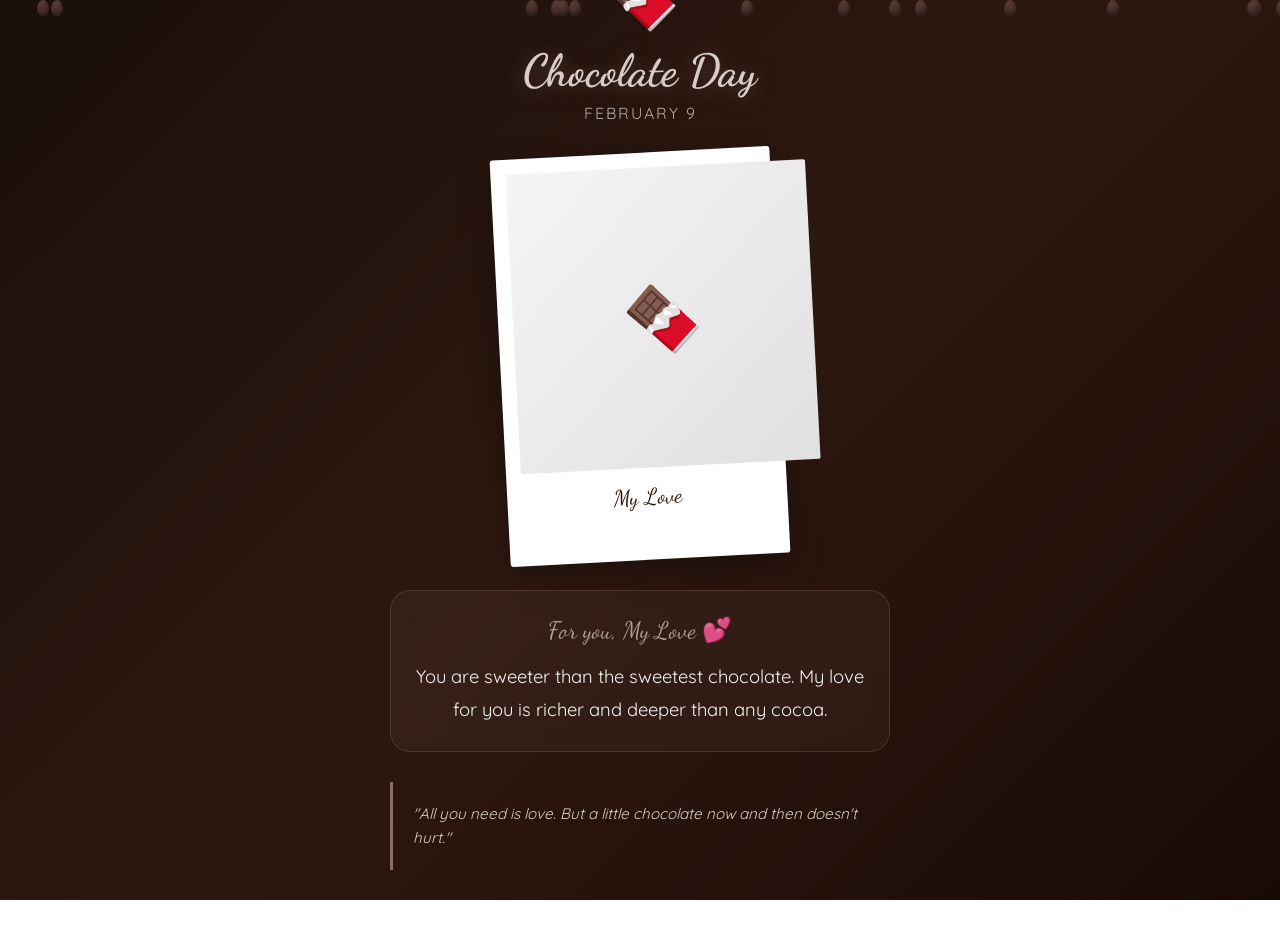
==== pages/chocolate.html @ 660351d1 "Valentine Week App - 8 beautiful pages for your love" ====
<!DOCTYPE html>
<html lang="en">
<head>
    <meta charset="UTF-8">
    <meta name="viewport" content="width=device-width, initial-scale=1.0, maximum-scale=1.0, user-scalable=no">
    <meta name="apple-mobile-web-app-capable" content="yes">
    <meta name="apple-mobile-web-app-status-bar-style" content="black-translucent">
    <title>🍫 Chocolate Day - For You</title>
    <link rel="preconnect" href="https://fonts.googleapis.com">
    <link rel="preconnect" href="https://fonts.gstatic.com" crossorigin>
    <link href="https://fonts.googleapis.com/css2?family=Dancing+Script:wght@400;700&family=Quicksand:wght@300;400;500;600&display=swap" rel="stylesheet">
    <link rel="stylesheet" href="../shared-styles.css">
    <style>
        /* Chocolate Day Theme - Brown + Cream */
        :root {
            --bg-gradient-start: #1a0f0a;
            --bg-gradient-end: #2d1810;
            --primary-color: #8d6e63;
            --secondary-color: #d7ccc8;
            --text-color: #ffffff;
            --accent-color: #a1887f;
        }

        body {
            background: linear-gradient(135deg, var(--bg-gradient-start) 0%, var(--bg-gradient-end) 50%, #1a0a05 100%);
            color: var(--text-color);
        }

        .day-title {
            color: #d7ccc8;
            text-shadow: 0 2px 20px rgba(141, 110, 99, 0.5);
        }

        .day-date {
            color: var(--secondary-color);
        }

        .message-label {
            color: #bcaaa4;
        }

        .message-section {
            border: 1px solid rgba(141, 110, 99, 0.3);
            background: rgba(141, 110, 99, 0.1);
        }

        .quote-section {
            border-left-color: var(--primary-color);
            color: var(--secondary-color);
        }

        .polaroid-caption {
            color: var(--bg-gradient-end);
        }

        /* Chocolate drops animation */
        .choco-drop {
            position: fixed;
            width: 12px;
            height: 16px;
            background: linear-gradient(180deg, #5d4037 0%, #3e2723 100%);
            border-radius: 50% 50% 50% 50% / 60% 60% 40% 40%;
            animation: dropFall 8s linear infinite;
            pointer-events: none;
            box-shadow: inset -2px -2px 4px rgba(0,0,0,0.3);
        }

        @keyframes dropFall {
            0% {
                transform: translateY(-10vh) scale(0.8);
                opacity: 0;
            }
            10% { opacity: 0.8; }
            90% { opacity: 0.8; }
            100% {
                transform: translateY(110vh) scale(1);
                opacity: 0;
            }
        }

        .day-emoji {
            animation: melt 3s ease-in-out infinite;
        }

        @keyframes melt {
            0%, 100% { transform: translateY(0) scale(1); }
            50% { transform: translateY(5px) scale(1.05); }
        }
    </style>
</head>
<body>
    <!-- Chocolate Drops Animation -->
    <div class="hearts-container" id="chocoContainer"></div>

    <!-- Main Content -->
    <div class="page-container">
        <!-- Header -->
        <div class="day-header">
            <span class="day-emoji">🍫</span>
            <h1 class="day-title">Chocolate Day</h1>
            <p class="day-date">February 9</p>
        </div>

        <!-- Polaroid Photo -->
        <div class="polaroid-container">
            <div class="polaroid">
                <div id="photoContainer">
                    <div class="polaroid-placeholder">🍫</div>
                </div>
                <p class="polaroid-caption" id="captionName">My Love</p>
            </div>
        </div>

        <!-- Message -->
        <div class="message-section">
            <p class="message-label">For you, <span id="displayName">My Love</span> 💕</p>
            <p class="message-text" id="messageText">
                You are sweeter than the sweetest chocolate. My love for you is richer and deeper than any cocoa.
            </p>
        </div>

        <!-- Quote -->
        <div class="quote-section">
            <p class="quote-text" id="quoteText">
                "All you need is love. But a little chocolate now and then doesn't hurt."
            </p>
        </div>

        <!-- Footer -->
        <div class="page-footer">
            <p class="footer-hearts">🍫🤎🍫</p>
            <p>Happy Chocolate Day!</p>
        </div>
    </div>

    <script src="../config.js"></script>
    <script>
        // Create chocolate drops
        function createChocoDrops() {
            const container = document.getElementById('chocoContainer');
            for (let i = 0; i < 15; i++) {
                const drop = document.createElement('div');
                drop.className = 'choco-drop';
                drop.style.left = Math.random() * 100 + '%';
                drop.style.animationDuration = (Math.random() * 4 + 6) + 's';
                drop.style.animationDelay = Math.random() * 8 + 's';
                container.appendChild(drop);
            }
        }

        function loadContent() {
            const config = ValentineConfig.getDay('chocolate');
            
            document.getElementById('displayName').textContent = config.name;
            document.getElementById('captionName').textContent = config.name;
            
            if (config.message) {
                document.getElementById('messageText').textContent = config.message;
            }
            
            if (config.quote) {
                document.getElementById('quoteText').textContent = config.quote;
            }
            
            if (config.image) {
                document.getElementById('photoContainer').innerHTML = 
                    `<img src="${config.image}" alt="${config.name}" class="polaroid-image">`;
            }
        }

        document.addEventListener('DOMContentLoaded', () => {
            createChocoDrops();
            loadContent();
        });
    </script>
</body>
</html>
---- shared-styles.css ----
/* ============================================
   Valentine Week - Shared Styles
   Mobile-Optimized for iPhone
   ============================================ */

* {
    margin: 0;
    padding: 0;
    box-sizing: border-box;
}

html, body {
    height: 100%;
    overflow-x: hidden;
}

body {
    font-family: 'Quicksand', sans-serif;
    min-height: 100vh;
    min-height: -webkit-fill-available;
    display: flex;
    flex-direction: column;
    align-items: center;
    justify-content: center;
    padding: 20px;
    padding-top: env(safe-area-inset-top, 20px);
    padding-bottom: env(safe-area-inset-bottom, 20px);
}

/* ============================================
   Floating Hearts Animation
   ============================================ */
.hearts-container {
    position: fixed;
    top: 0;
    left: 0;
    width: 100%;
    height: 100%;
    pointer-events: none;
    overflow: hidden;
    z-index: 0;
}

.floating-heart {
    position: absolute;
    animation: floatUp 8s ease-in-out infinite;
    opacity: 0;
    font-size: 20px;
}

@keyframes floatUp {
    0% {
        transform: translateY(100vh) rotate(0deg) scale(0.5);
        opacity: 0;
    }
    10% {
        opacity: 0.8;
    }
    90% {
        opacity: 0.8;
    }
    100% {
        transform: translateY(-100vh) rotate(720deg) scale(1);
        opacity: 0;
    }
}

/* ============================================
   Main Content Container
   ============================================ */
.page-container {
    position: relative;
    z-index: 1;
    width: 100%;
    max-width: 420px;
    text-align: center;
    animation: fadeInUp 1s ease;
}

@keyframes fadeInUp {
    from {
        opacity: 0;
        transform: translateY(30px);
    }
    to {
        opacity: 1;
        transform: translateY(0);
    }
}

/* ============================================
   Day Header
   ============================================ */
.day-header {
    margin-bottom: 25px;
}

.day-emoji {
    font-size: 4rem;
    display: block;
    margin-bottom: 10px;
    animation: bounce 2s ease-in-out infinite;
}

@keyframes bounce {
    0%, 100% { transform: translateY(0); }
    50% { transform: translateY(-15px); }
}

.day-title {
    font-family: 'Dancing Script', cursive;
    font-size: 2.8rem;
    margin-bottom: 5px;
    text-shadow: 0 2px 20px rgba(0,0,0,0.3);
}

.day-date {
    font-size: 1rem;
    opacity: 0.8;
    letter-spacing: 2px;
    text-transform: uppercase;
}

/* ============================================
   Polaroid Photo Frame
   ============================================ */
.polaroid-container {
    margin: 30px auto;
    animation: floatPolaroid 4s ease-in-out infinite;
}

@keyframes floatPolaroid {
    0%, 100% { transform: translateY(0) rotate(-2deg); }
    50% { transform: translateY(-10px) rotate(2deg); }
}

.polaroid {
    background: #fff;
    padding: 15px 15px 50px 15px;
    border-radius: 3px;
    box-shadow: 
        0 10px 30px rgba(0,0,0,0.3),
        0 0 0 1px rgba(0,0,0,0.05);
    display: inline-block;
    transform: rotate(-3deg);
    transition: transform 0.3s ease;
    max-width: 280px;
}

.polaroid:hover {
    transform: rotate(0deg) scale(1.02);
}

.polaroid-image {
    width: 250px;
    height: 250px;
    object-fit: cover;
    border-radius: 2px;
    background: linear-gradient(135deg, #f5f5f5 0%, #e0e0e0 100%);
}

.polaroid-caption {
    font-family: 'Dancing Script', cursive;
    font-size: 1.4rem;
    color: #333;
    margin-top: 15px;
    padding: 0 10px;
}

/* Placeholder when no image */
.polaroid-placeholder {
    width: 250px;
    height: 250px;
    background: linear-gradient(135deg, #f5f5f5 0%, #e0e0e0 100%);
    display: flex;
    align-items: center;
    justify-content: center;
    font-size: 4rem;
    border-radius: 2px;
}

/* ============================================
   Message Section
   ============================================ */
.message-section {
    margin: 30px 0;
    padding: 25px;
    background: rgba(255,255,255,0.1);
    backdrop-filter: blur(10px);
    border-radius: 20px;
    animation: fadeIn 1s ease 0.5s both;
}

@keyframes fadeIn {
    from { opacity: 0; }
    to { opacity: 1; }
}

.message-label {
    font-family: 'Dancing Script', cursive;
    font-size: 1.5rem;
    margin-bottom: 15px;
    opacity: 0.9;
}

.message-text {
    font-size: 1.15rem;
    line-height: 1.8;
    opacity: 0.95;
}

/* ============================================
   Quote Section
   ============================================ */
.quote-section {
    margin-top: 25px;
    padding: 20px;
    border-left: 3px solid currentColor;
    opacity: 0.7;
    font-style: italic;
    text-align: left;
    animation: fadeIn 1s ease 0.8s both;
}

.quote-text {
    font-size: 0.95rem;
    line-height: 1.6;
}

/* ============================================
   Footer
   ============================================ */
.page-footer {
    margin-top: 30px;
    opacity: 0.6;
    font-size: 0.85rem;
    animation: fadeIn 1s ease 1s both;
}

.footer-hearts {
    font-size: 1.2rem;
    margin-bottom: 5px;
}

/* ============================================
   Sparkle Effects
   ============================================ */
.sparkle {
    position: absolute;
    width: 10px;
    height: 10px;
    background: currentColor;
    border-radius: 50%;
    animation: sparkle 1.5s ease-in-out infinite;
    pointer-events: none;
}

@keyframes sparkle {
    0%, 100% {
        opacity: 0;
        transform: scale(0);
    }
    50% {
        opacity: 1;
        transform: scale(1);
    }
}

/* ============================================
   Theme Variables - Will be overridden per page
   ============================================ */
:root {
    --bg-gradient-start: #1a0a0f;
    --bg-gradient-end: #2d0a1a;
    --primary-color: #ff6b9d;
    --secondary-color: #ffb3c6;
    --text-color: #ffffff;
    --accent-color: #ffd700;
}

/* ============================================
   Responsive Design
   ============================================ */
@media (max-width: 380px) {
    .day-title {
        font-size: 2.2rem;
    }
    
    .polaroid {
        padding: 10px 10px 40px 10px;
    }
    
    .polaroid-image,
    .polaroid-placeholder {
        width: 200px;
        height: 200px;
    }
    
    .message-section {
        padding: 20px 15px;
    }
}

@media (min-width: 768px) {
    .page-container {
        max-width: 500px;
    }
    
    .polaroid-image,
    .polaroid-placeholder {
        width: 300px;
        height: 300px;
    }
}

/* ============================================
   Loading State
   ============================================ */
.loading {
    display: flex;
    align-items: center;
    justify-content: center;
    height: 100vh;
    font-size: 2rem;
}

.loading-heart {
    animation: heartbeat 1s ease-in-out infinite;
}

@keyframes heartbeat {
    0%, 100% { transform: scale(1); }
    50% { transform: scale(1.2); }
}

/* ============================================
   No Config Message
   ============================================ */
.no-config {
    text-align: center;
    padding: 40px 20px;
}

.no-config h2 {
    font-family: 'Dancing Script', cursive;
    font-size: 2rem;
    margin-bottom: 20px;
}

.no-config p {
    opacity: 0.8;
    margin-bottom: 10px;
}

.setup-link {
    display: inline-block;
    margin-top: 20px;
    padding: 15px 30px;
    background: var(--primary-color);
    color: #fff;
    text-decoration: none;
    border-radius: 50px;
    font-weight: 600;
    transition: all 0.3s ease;
}

.setup-link:hover {
    transform: translateY(-3px);
    box-shadow: 0 10px 30px rgba(0,0,0,0.3);
}
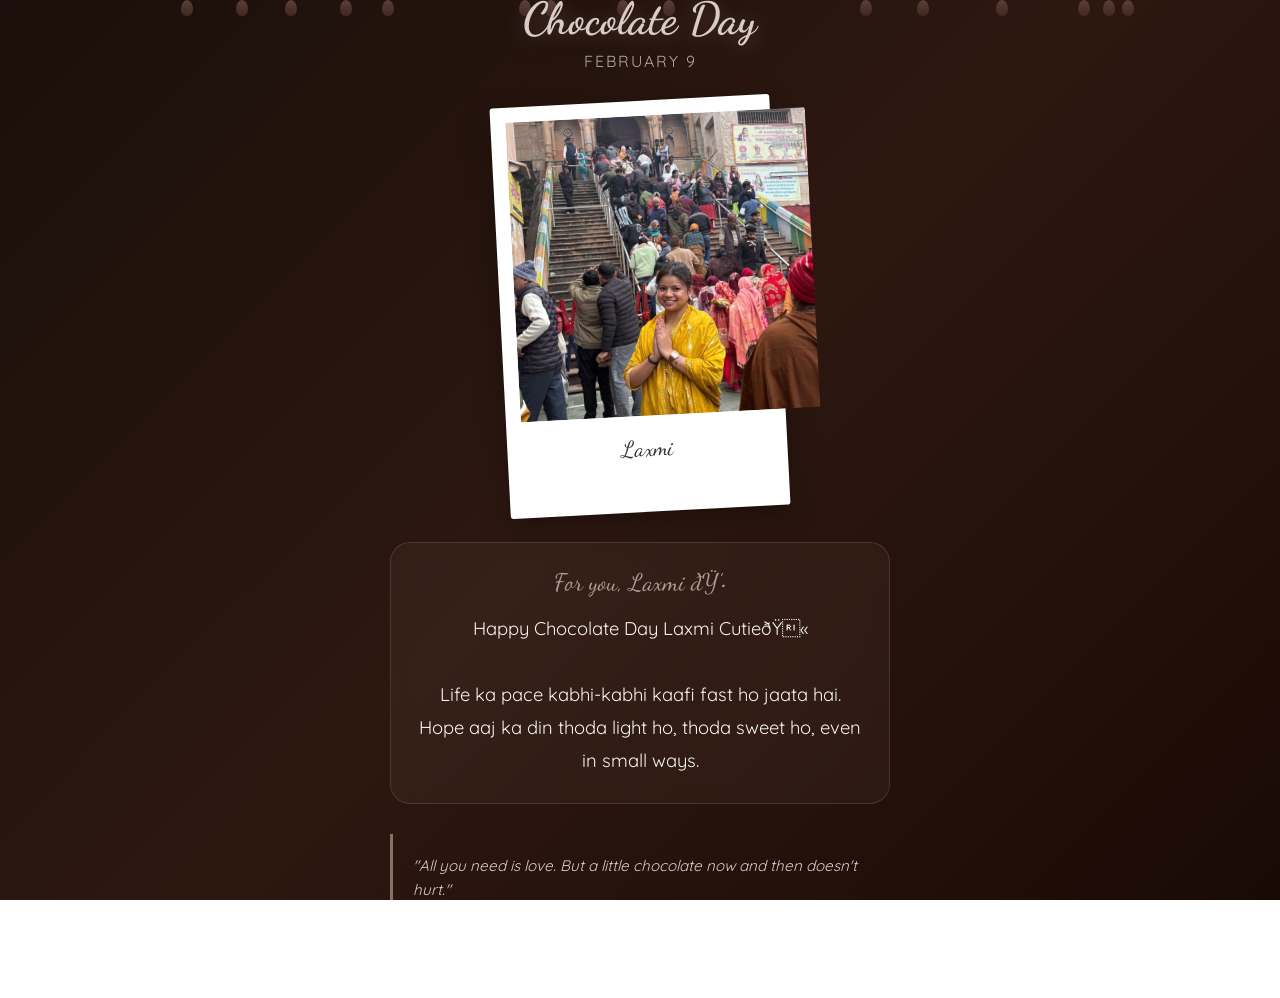
==== commit 7b80c48f: "Added Laxmi photo and personalized messages to all 8 pages" ====
--- a/pages/chocolate.html
+++ b/pages/chocolate.html
@@ -1,177 +1,59 @@
-<!DOCTYPE html>
+﻿<!DOCTYPE html>
 <html lang="en">
 <head>
     <meta charset="UTF-8">
     <meta name="viewport" content="width=device-width, initial-scale=1.0, maximum-scale=1.0, user-scalable=no">
     <meta name="apple-mobile-web-app-capable" content="yes">
-    <meta name="apple-mobile-web-app-status-bar-style" content="black-translucent">
-    <title>🍫 Chocolate Day - For You</title>
-    <link rel="preconnect" href="https://fonts.googleapis.com">
-    <link rel="preconnect" href="https://fonts.gstatic.com" crossorigin>
+    <title>ðŸ« Chocolate Day - For Laxmi</title>
     <link href="https://fonts.googleapis.com/css2?family=Dancing+Script:wght@400;700&family=Quicksand:wght@300;400;500;600&display=swap" rel="stylesheet">
     <link rel="stylesheet" href="../shared-styles.css">
     <style>
-        /* Chocolate Day Theme - Brown + Cream */
-        :root {
-            --bg-gradient-start: #1a0f0a;
-            --bg-gradient-end: #2d1810;
-            --primary-color: #8d6e63;
-            --secondary-color: #d7ccc8;
-            --text-color: #ffffff;
-            --accent-color: #a1887f;
-        }
-
-        body {
-            background: linear-gradient(135deg, var(--bg-gradient-start) 0%, var(--bg-gradient-end) 50%, #1a0a05 100%);
-            color: var(--text-color);
-        }
-
-        .day-title {
-            color: #d7ccc8;
-            text-shadow: 0 2px 20px rgba(141, 110, 99, 0.5);
-        }
-
-        .day-date {
-            color: var(--secondary-color);
-        }
-
-        .message-label {
-            color: #bcaaa4;
-        }
-
-        .message-section {
-            border: 1px solid rgba(141, 110, 99, 0.3);
-            background: rgba(141, 110, 99, 0.1);
-        }
-
-        .quote-section {
-            border-left-color: var(--primary-color);
-            color: var(--secondary-color);
-        }
-
-        .polaroid-caption {
-            color: var(--bg-gradient-end);
-        }
-
-        /* Chocolate drops animation */
-        .choco-drop {
-            position: fixed;
-            width: 12px;
-            height: 16px;
-            background: linear-gradient(180deg, #5d4037 0%, #3e2723 100%);
-            border-radius: 50% 50% 50% 50% / 60% 60% 40% 40%;
-            animation: dropFall 8s linear infinite;
-            pointer-events: none;
-            box-shadow: inset -2px -2px 4px rgba(0,0,0,0.3);
-        }
-
-        @keyframes dropFall {
-            0% {
-                transform: translateY(-10vh) scale(0.8);
-                opacity: 0;
-            }
-            10% { opacity: 0.8; }
-            90% { opacity: 0.8; }
-            100% {
-                transform: translateY(110vh) scale(1);
-                opacity: 0;
-            }
-        }
-
-        .day-emoji {
-            animation: melt 3s ease-in-out infinite;
-        }
-
-        @keyframes melt {
-            0%, 100% { transform: translateY(0) scale(1); }
-            50% { transform: translateY(5px) scale(1.05); }
-        }
+        body { background: linear-gradient(135deg, #1a0f0a 0%, #2d1810 50%, #1a0a05 100%); color: #fff; }
+        .day-title { color: #d7ccc8; text-shadow: 0 2px 20px rgba(141, 110, 99, 0.5); }
+        .day-date { color: #d7ccc8; }
+        .message-label { color: #bcaaa4; }
+        .message-section { border: 1px solid rgba(141, 110, 99, 0.3); background: rgba(141, 110, 99, 0.1); }
+        .quote-section { border-left-color: #8d6e63; color: #d7ccc8; }
+        .choco-drop { position: fixed; width: 12px; height: 16px; background: linear-gradient(180deg, #5d4037 0%, #3e2723 100%); border-radius: 50% 50% 50% 50% / 60% 60% 40% 40%; animation: dropFall 8s linear infinite; pointer-events: none; }
+        @keyframes dropFall { 0% { transform: translateY(-10vh) scale(0.8); opacity: 0; } 10% { opacity: 0.8; } 90% { opacity: 0.8; } 100% { transform: translateY(110vh) scale(1); opacity: 0; } }
     </style>
 </head>
 <body>
-    <!-- Chocolate Drops Animation -->
     <div class="hearts-container" id="chocoContainer"></div>
-
-    <!-- Main Content -->
     <div class="page-container">
-        <!-- Header -->
         <div class="day-header">
-            <span class="day-emoji">🍫</span>
+            <span class="day-emoji">ðŸ«</span>
             <h1 class="day-title">Chocolate Day</h1>
             <p class="day-date">February 9</p>
         </div>
-
-        <!-- Polaroid Photo -->
         <div class="polaroid-container">
             <div class="polaroid">
-                <div id="photoContainer">
-                    <div class="polaroid-placeholder">🍫</div>
-                </div>
-                <p class="polaroid-caption" id="captionName">My Love</p>
+                <img src="[data-uri]" alt="Laxmi" class="polaroid-image">
+                <p class="polaroid-caption">Laxmi</p>
             </div>
         </div>
-
-        <!-- Message -->
         <div class="message-section">
-            <p class="message-label">For you, <span id="displayName">My Love</span> 💕</p>
-            <p class="message-text" id="messageText">
-                You are sweeter than the sweetest chocolate. My love for you is richer and deeper than any cocoa.
-            </p>
+            <p class="message-label">For you, Laxmi ðŸ’•</p>
+            <p class="message-text">Happy Chocolate Day Laxmi CutieðŸ«<br><br>Life ka pace kabhi-kabhi kaafi fast ho jaata hai.<br>Hope aaj ka din thoda light ho, thoda sweet ho, even in small ways.</p>
         </div>
-
-        <!-- Quote -->
         <div class="quote-section">
-            <p class="quote-text" id="quoteText">
-                "All you need is love. But a little chocolate now and then doesn't hurt."
-            </p>
+            <p class="quote-text">"All you need is love. But a little chocolate now and then doesn't hurt."</p>
         </div>
-
-        <!-- Footer -->
         <div class="page-footer">
-            <p class="footer-hearts">🍫🤎🍫</p>
+            <p class="footer-hearts">ðŸ«ðŸ¤ŽðŸ«</p>
             <p>Happy Chocolate Day!</p>
         </div>
     </div>
-
-    <script src="../config.js"></script>
     <script>
-        // Create chocolate drops
-        function createChocoDrops() {
-            const container = document.getElementById('chocoContainer');
-            for (let i = 0; i < 15; i++) {
-                const drop = document.createElement('div');
-                drop.className = 'choco-drop';
-                drop.style.left = Math.random() * 100 + '%';
-                drop.style.animationDuration = (Math.random() * 4 + 6) + 's';
-                drop.style.animationDelay = Math.random() * 8 + 's';
-                container.appendChild(drop);
-            }
+        const container = document.getElementById('chocoContainer');
+        for (let i = 0; i < 15; i++) {
+            const drop = document.createElement('div');
+            drop.className = 'choco-drop';
+            drop.style.left = Math.random() * 100 + '%';
+            drop.style.animationDuration = (Math.random() * 4 + 6) + 's';
+            drop.style.animationDelay = Math.random() * 8 + 's';
+            container.appendChild(drop);
         }
-
-        function loadContent() {
-            const config = ValentineConfig.getDay('chocolate');
-            
-            document.getElementById('displayName').textContent = config.name;
-            document.getElementById('captionName').textContent = config.name;
-            
-            if (config.message) {
-                document.getElementById('messageText').textContent = config.message;
-            }
-            
-            if (config.quote) {
-                document.getElementById('quoteText').textContent = config.quote;
-            }
-            
-            if (config.image) {
-                document.getElementById('photoContainer').innerHTML = 
-                    `<img src="${config.image}" alt="${config.name}" class="polaroid-image">`;
-            }
-        }
-
-        document.addEventListener('DOMContentLoaded', () => {
-            createChocoDrops();
-            loadContent();
-        });
     </script>
 </body>
 </html>
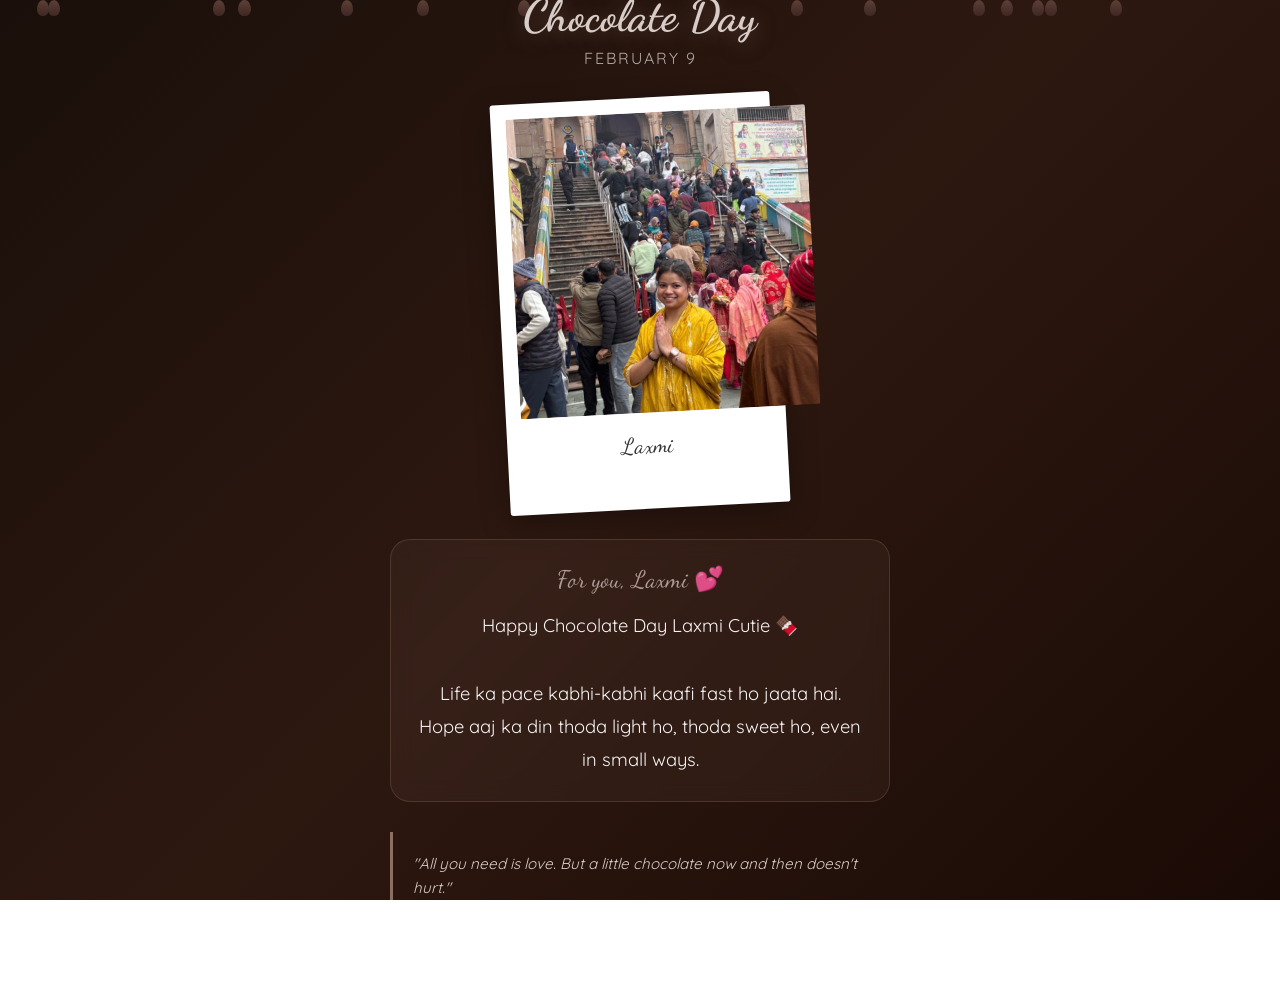
==== commit 6c5181bd: "Fixed emoji encoding for all 8 pages" ====
--- a/pages/chocolate.html
+++ b/pages/chocolate.html
@@ -2,9 +2,10 @@
 <html lang="en">
 <head>
     <meta charset="UTF-8">
+    <meta http-equiv="Content-Type" content="text/html; charset=utf-8">
     <meta name="viewport" content="width=device-width, initial-scale=1.0, maximum-scale=1.0, user-scalable=no">
     <meta name="apple-mobile-web-app-capable" content="yes">
-    <title>ðŸ« Chocolate Day - For Laxmi</title>
+    <title>Chocolate Day - For Laxmi</title>
     <link href="https://fonts.googleapis.com/css2?family=Dancing+Script:wght@400;700&family=Quicksand:wght@300;400;500;600&display=swap" rel="stylesheet">
     <link rel="stylesheet" href="../shared-styles.css">
     <style>
@@ -16,13 +17,14 @@
         .quote-section { border-left-color: #8d6e63; color: #d7ccc8; }
         .choco-drop { position: fixed; width: 12px; height: 16px; background: linear-gradient(180deg, #5d4037 0%, #3e2723 100%); border-radius: 50% 50% 50% 50% / 60% 60% 40% 40%; animation: dropFall 8s linear infinite; pointer-events: none; }
         @keyframes dropFall { 0% { transform: translateY(-10vh) scale(0.8); opacity: 0; } 10% { opacity: 0.8; } 90% { opacity: 0.8; } 100% { transform: translateY(110vh) scale(1); opacity: 0; } }
+        .emoji { font-family: "Apple Color Emoji", "Segoe UI Emoji", "Noto Color Emoji", sans-serif; }
     </style>
 </head>
 <body>
     <div class="hearts-container" id="chocoContainer"></div>
     <div class="page-container">
         <div class="day-header">
-            <span class="day-emoji">ðŸ«</span>
+            <span class="day-emoji emoji">&#x1F36B;</span>
             <h1 class="day-title">Chocolate Day</h1>
             <p class="day-date">February 9</p>
         </div>
@@ -33,14 +35,14 @@
             </div>
         </div>
         <div class="message-section">
-            <p class="message-label">For you, Laxmi ðŸ’•</p>
-            <p class="message-text">Happy Chocolate Day Laxmi CutieðŸ«<br><br>Life ka pace kabhi-kabhi kaafi fast ho jaata hai.<br>Hope aaj ka din thoda light ho, thoda sweet ho, even in small ways.</p>
+            <p class="message-label">For you, Laxmi <span class="emoji">&#x1F495;</span></p>
+            <p class="message-text">Happy Chocolate Day Laxmi Cutie <span class="emoji">&#x1F36B;</span><br><br>Life ka pace kabhi-kabhi kaafi fast ho jaata hai.<br>Hope aaj ka din thoda light ho, thoda sweet ho, even in small ways.</p>
         </div>
         <div class="quote-section">
             <p class="quote-text">"All you need is love. But a little chocolate now and then doesn't hurt."</p>
         </div>
         <div class="page-footer">
-            <p class="footer-hearts">ðŸ«ðŸ¤ŽðŸ«</p>
+            <p class="footer-hearts emoji">&#x1F36B;&#x1F90E;&#x1F36B;</p>
             <p>Happy Chocolate Day!</p>
         </div>
     </div>
@@ -56,4 +58,4 @@
         }
     </script>
 </body>
-</html>
+</html>
